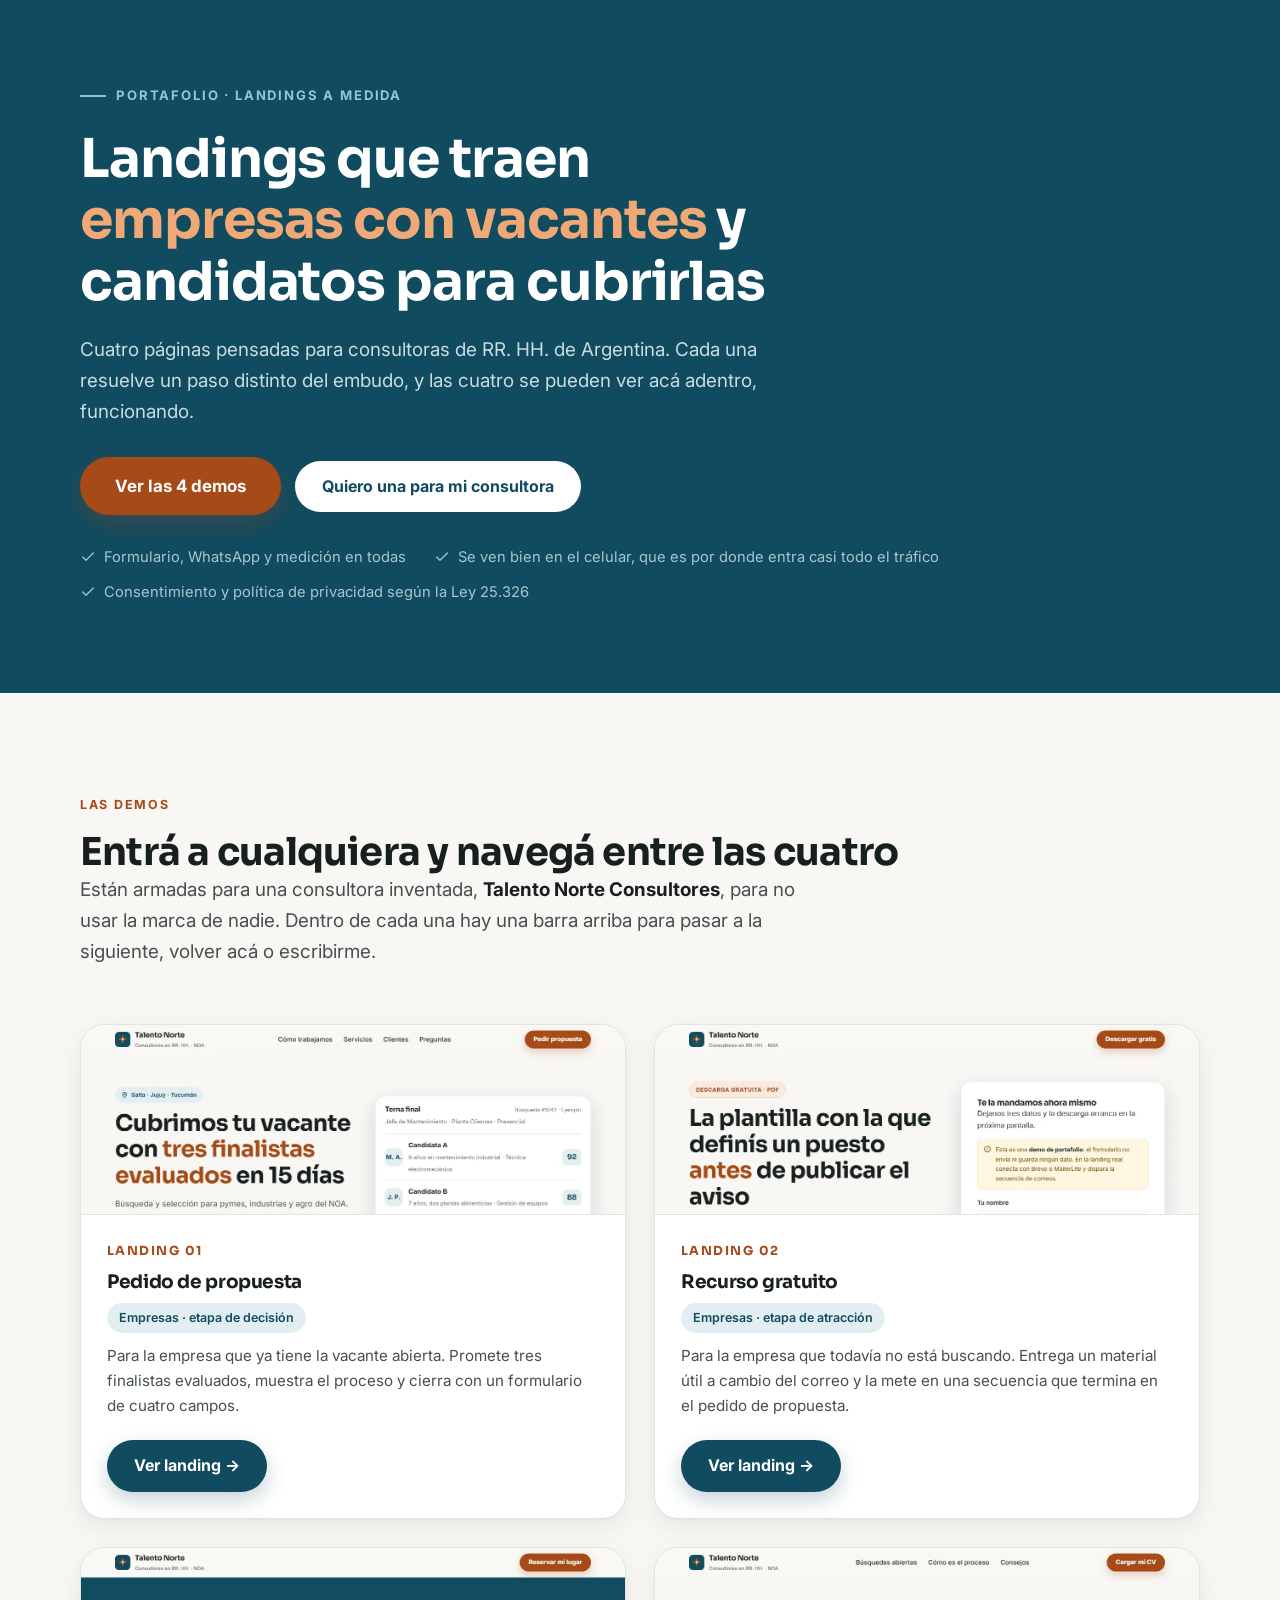
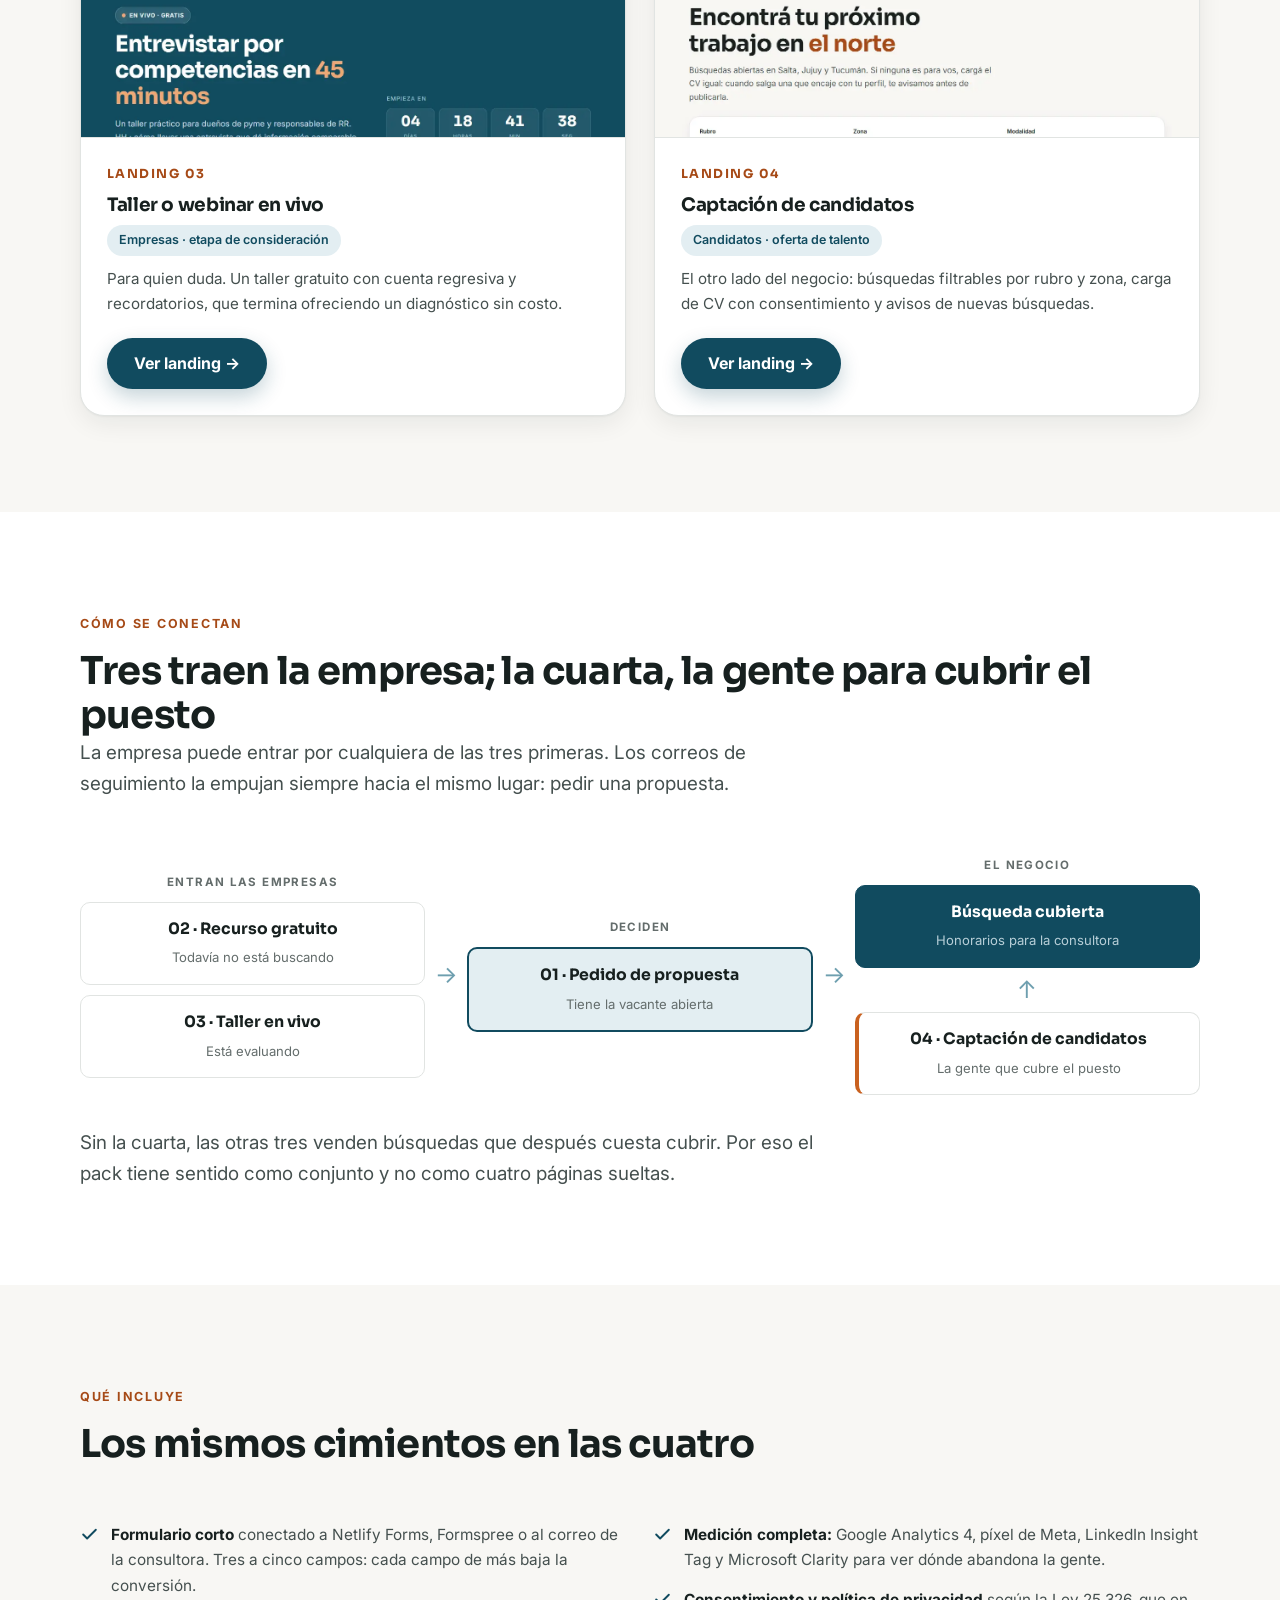
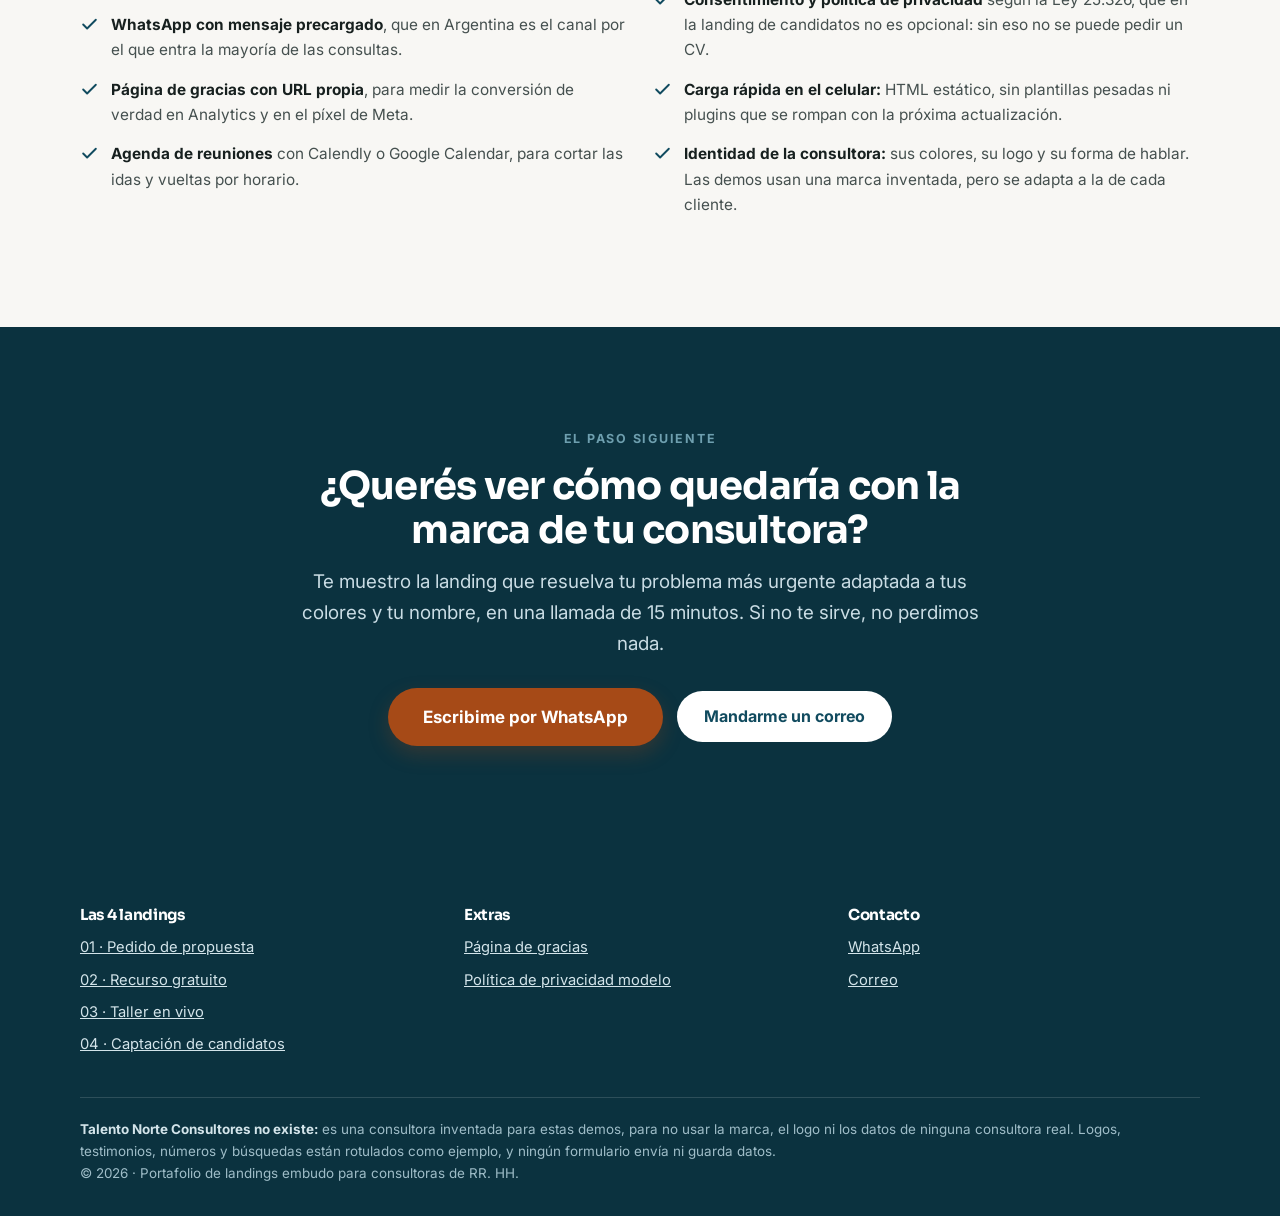
==== index.html @ 6634b4cb "Landing 4 y la galeria: el portafolio ya se puede recorrer entero La cuarta mira al otro publico y e" ====
<!DOCTYPE html>
<html lang="es-AR">
<head>
<meta charset="utf-8">
<meta name="viewport" content="width=device-width, initial-scale=1">

<!-- ============================================================================
     GALERÍA — la portada del portafolio.
     Es lo primero que abre una consultora cuando el referidor le pasa el link:
     tiene que explicar el servicio en una línea y dejar entrar a las 4 landings.
     ============================================================================ -->

<title>Landings embudo para consultoras de RR. HH. | Portafolio</title>
<meta name="description" content="Cuatro landings que traen empresas con vacantes y candidatos para cubrirlas. Portafolio navegable con demos reales para consultoras de RR. HH. de Argentina.">
<meta name="robots" content="index, follow">
<link rel="canonical" href="https://mind-trade-profit.github.io/landings-rrhh/">

<meta property="og:type" content="website">
<meta property="og:locale" content="es_AR">
<meta property="og:title" content="Landings embudo para consultoras de RR. HH.">
<meta property="og:description" content="Cuatro landings que traen empresas con vacantes y candidatos para cubrirlas. Mirá las demos navegables.">
<meta property="og:url" content="https://mind-trade-profit.github.io/landings-rrhh/">

<link rel="icon" href="data:image/svg+xml,%3Csvg xmlns='http://www.w3.org/2000/svg' viewBox='0 0 40 40'%3E%3Crect width='40' height='40' rx='10' fill='%23114B5F'/%3E%3Cpath d='M20 7 23 16 32 19 23 22 20 31 17 22 8 19 17 16Z' fill='%23C9611F'/%3E%3C/svg%3E">

<script>document.documentElement.className += ' js';</script>

<link rel="preconnect" href="https://fonts.googleapis.com">
<link rel="preconnect" href="https://fonts.gstatic.com" crossorigin>
<link href="https://fonts.googleapis.com/css2?family=Sora:wght@600;700&family=Inter:wght@400;500;600;700&display=swap" rel="stylesheet">

<link rel="stylesheet" href="assets/css/base.css">

<!-- ⚠️ TU CONTACTO — cambiar acá y en assets/js/nav.js -->
<script>
const CONFIG = {
  whatsapp:        '5491100000000',
  mensajeWhatsApp: 'Hola Julián! Vi el portafolio de landings para consultoras de RR. HH. y quiero una para mi consultora.',
  email:           'informes.habitad@gmail.com',
  telefono:        '+5491100000000'
};
</script>

<style>
/* --- 1. PORTADA ---------------------------------------------------------- */
.tope{
  background:var(--brand); color:#EAF2F5;
  padding:clamp(44px,6vw,92px) 0 clamp(52px,7vw,100px);
}
.tope h1{ color:#fff; max-width:19ch; margin-bottom:20px; }
.tope h1 em{ font-style:normal; color:#F0A876; }
.tope .lead{ color:#C9DCE4; max-width:58ch; margin-bottom:30px; }
.firma{
  display:inline-flex; align-items:center; gap:10px; margin-bottom:22px;
  font-size:.82rem; font-weight:700; letter-spacing:.14em; text-transform:uppercase;
  color:#8FC7DA;
}
.firma::before{ content:''; width:26px; height:2px; background:#8FC7DA; }
.tope-datos{ display:flex; flex-wrap:wrap; gap:10px 28px; margin-top:30px; font-size:.92rem; color:#A8C6D1; }
.tope-datos span{ display:inline-flex; align-items:center; gap:8px; }
.tope-datos svg{ width:16px; height:16px; color:#8FC7DA; }

/* --- 2. TARJETAS DE LAS LANDINGS ----------------------------------------- */
.tarjetas{ display:grid; gap:clamp(18px,2.4vw,28px); grid-template-columns:1fr; }
@media (min-width:700px){ .tarjetas{ grid-template-columns:1fr 1fr; } }

.demo{
  background:var(--surface); border:1px solid var(--line); border-radius:var(--radius-lg);
  overflow:hidden; display:flex; flex-direction:column;
  box-shadow:var(--shadow); transition:transform .2s ease, box-shadow .2s ease, border-color .2s ease;
}
.demo:hover{ transform:translateY(-4px); box-shadow:var(--shadow-lg); border-color:var(--brand-300); }

/* Miniatura: la captura real de la landing, en WebP.
   Se regenera con `node herramientas/miniaturas.mjs` cada vez que cambia un
   diseño, así ninguna tarjeta muestra una versión vieja. */
.mini{
  display:block; height:190px; background:var(--surface-alt);
  border-bottom:1px solid var(--line); overflow:hidden;
}
.mini img{
  width:100%; height:100%; object-fit:cover; object-position:top center;
  transition:transform .4s ease;
}
.demo:hover .mini img{ transform:scale(1.03); }

.demo .cuerpo{ padding:clamp(20px,2.4vw,26px); display:flex; flex-direction:column; flex:1; gap:10px; }
.demo .numero{
  font-family:var(--font-title); font-size:.78rem; font-weight:700; letter-spacing:.12em;
  text-transform:uppercase; color:var(--accent);
}
.demo h3{ font-size:1.16rem; }
.demo p{ color:var(--ink-soft); font-size:.95rem; margin:0; }
.demo .publico{
  display:inline-flex; align-items:center; gap:7px; align-self:flex-start;
  background:var(--brand-100); color:var(--brand); border-radius:999px;
  padding:5px 12px; font-size:.78rem; font-weight:600;
}
.demo .btn{ margin-top:12px; align-self:flex-start; }

/* --- 3. CÓMO SE CONECTAN (el embudo) ------------------------------------- */
.embudo{
  display:flex; flex-direction:column; gap:14px; align-items:stretch;
}
@media (min-width:920px){ .embudo{ flex-direction:row; align-items:center; gap:10px; } }
.carril{ display:flex; flex-direction:column; gap:10px; flex:1; }
.etapa{
  font-size:.72rem; font-weight:700; letter-spacing:.12em; text-transform:uppercase;
  color:var(--ink-faint); text-align:center;
}
.nodo{
  background:var(--surface); border:1px solid var(--line); border-radius:var(--radius-sm);
  padding:14px 16px; text-align:center; font-size:.92rem;
}
.nodo b{ display:block; font-family:var(--font-title); font-size:.98rem; margin-bottom:3px; }
.nodo small{ color:var(--ink-faint); font-size:.82rem; }
.nodo.principal{ border-color:var(--brand); border-width:2px; background:var(--brand-100); }
.nodo.resultado{ background:var(--brand); border-color:var(--brand); color:#fff; }
.nodo.resultado small{ color:#B8CFD8; }
.nodo.talento{ border-left:4px solid var(--accent-soft); }
.flecha{
  align-self:center; color:var(--brand-300); font-size:1.5rem; line-height:1;
  transform:rotate(90deg);
}
@media (min-width:920px){ .flecha{ transform:none; } }
.flecha.sube{ transform:none; }

/* --- 4. QUÉ INCLUYE ------------------------------------------------------ */
.incluye-grilla li{
  display:flex; gap:12px; align-items:flex-start; font-size:.96rem; color:var(--ink-soft);
  margin-bottom:14px;
}
.incluye-grilla svg{ width:19px; height:19px; flex:none; margin-top:3px; color:var(--brand); }
.incluye-grilla b{ color:var(--ink); }

/* --- 5. CIERRE ----------------------------------------------------------- */
.cierre-porta{ background:var(--brand-700); }
</style>
</head>

<body data-barra="no">
<a class="salto-contenido" href="#demos">Saltar a las demos</a>

<!-- ============================================================================
     1. PORTADA
     ============================================================================ -->
<header class="tope">
  <div class="wrap">
    <span class="firma">Portafolio · Landings a medida</span>
    <h1>Landings que traen <em>empresas con vacantes</em> y candidatos para cubrirlas</h1>
    <p class="lead">Cuatro páginas pensadas para consultoras de RR. HH. de Argentina. Cada una
      resuelve un paso distinto del embudo, y las cuatro se pueden ver acá adentro, funcionando.</p>

    <div class="acciones">
      <a class="btn btn-primario btn-grande" href="#demos">Ver las 4 demos</a>
      <a class="btn btn-claro" data-wa href="#">Quiero una para mi consultora</a>
    </div>

    <div class="tope-datos">
      <span>
        <svg viewBox="0 0 24 24" fill="none" stroke="currentColor" stroke-width="2" stroke-linecap="round" stroke-linejoin="round" aria-hidden="true"><path d="M20 6 9 17l-5-5"/></svg>
        Formulario, WhatsApp y medición en todas
      </span>
      <span>
        <svg viewBox="0 0 24 24" fill="none" stroke="currentColor" stroke-width="2" stroke-linecap="round" stroke-linejoin="round" aria-hidden="true"><path d="M20 6 9 17l-5-5"/></svg>
        Se ven bien en el celular, que es por donde entra casi todo el tráfico
      </span>
      <span>
        <svg viewBox="0 0 24 24" fill="none" stroke="currentColor" stroke-width="2" stroke-linecap="round" stroke-linejoin="round" aria-hidden="true"><path d="M20 6 9 17l-5-5"/></svg>
        Consentimiento y política de privacidad según la Ley 25.326
      </span>
    </div>
  </div>
</header>

<main>

<!-- ============================================================================
     2. LAS 4 DEMOS
     ============================================================================ -->
<section class="seccion" id="demos">
  <div class="wrap">
    <div class="encabezado-seccion">
      <span class="eyebrow">Las demos</span>
      <h2>Entrá a cualquiera y navegá entre las cuatro</h2>
      <p class="lead">Están armadas para una consultora inventada, <strong>Talento Norte
        Consultores</strong>, para no usar la marca de nadie. Dentro de cada una hay una barra
        arriba para pasar a la siguiente, volver acá o escribirme.</p>
    </div>

    <div class="tarjetas">

      <!-- LANDING 1 -->
      <article class="demo">
        <a class="mini" href="landings/01-pedido-propuesta/" tabindex="-1" aria-hidden="true">
          <img src="assets/img/captura-01.webp" alt="" aria-hidden="true" width="1280" height="760" loading="lazy" decoding="async">
        </a>
        <div class="cuerpo">
          <span class="numero">Landing 01</span>
          <h3>Pedido de propuesta</h3>
          <span class="publico">Empresas · etapa de decisión</span>
          <p>Para la empresa que ya tiene la vacante abierta. Promete tres finalistas evaluados,
            muestra el proceso y cierra con un formulario de cuatro campos.</p>
          <a class="btn btn-marca" href="landings/01-pedido-propuesta/">Ver landing →</a>
        </div>
      </article>

      <!-- LANDING 2 -->
      <article class="demo">
        <a class="mini" href="landings/02-recurso-gratuito/" tabindex="-1" aria-hidden="true">
          <img src="assets/img/captura-02.webp" alt="" aria-hidden="true" width="1280" height="760" loading="lazy" decoding="async">
        </a>
        <div class="cuerpo">
          <span class="numero">Landing 02</span>
          <h3>Recurso gratuito</h3>
          <span class="publico">Empresas · etapa de atracción</span>
          <p>Para la empresa que todavía no está buscando. Entrega un material útil a cambio del
            correo y la mete en una secuencia que termina en el pedido de propuesta.</p>
          <a class="btn btn-marca" href="landings/02-recurso-gratuito/">Ver landing →</a>
        </div>
      </article>

      <!-- LANDING 3 -->
      <article class="demo">
        <a class="mini" href="landings/03-taller-webinar/" tabindex="-1" aria-hidden="true">
          <img src="assets/img/captura-03.webp" alt="" aria-hidden="true" width="1280" height="760" loading="lazy" decoding="async">
        </a>
        <div class="cuerpo">
          <span class="numero">Landing 03</span>
          <h3>Taller o webinar en vivo</h3>
          <span class="publico">Empresas · etapa de consideración</span>
          <p>Para quien duda. Un taller gratuito con cuenta regresiva y recordatorios, que termina
            ofreciendo un diagnóstico sin costo.</p>
          <a class="btn btn-marca" href="landings/03-taller-webinar/">Ver landing →</a>
        </div>
      </article>

      <!-- LANDING 4 -->
      <article class="demo">
        <a class="mini" href="landings/04-candidatos/" tabindex="-1" aria-hidden="true">
          <img src="assets/img/captura-04.webp" alt="" aria-hidden="true" width="1280" height="760" loading="lazy" decoding="async">
        </a>
        <div class="cuerpo">
          <span class="numero">Landing 04</span>
          <h3>Captación de candidatos</h3>
          <span class="publico">Candidatos · oferta de talento</span>
          <p>El otro lado del negocio: búsquedas filtrables por rubro y zona, carga de CV con
            consentimiento y avisos de nuevas búsquedas.</p>
          <a class="btn btn-marca" href="landings/04-candidatos/">Ver landing →</a>
        </div>
      </article>

    </div>
  </div>
</section>

<!-- ============================================================================
     3. CÓMO SE CONECTAN LAS 4
     ============================================================================ -->
<section class="seccion seccion-clara">
  <div class="wrap">
    <div class="encabezado-seccion">
      <span class="eyebrow">Cómo se conectan</span>
      <h2>Tres traen la empresa; la cuarta, la gente para cubrir el puesto</h2>
      <p class="lead">La empresa puede entrar por cualquiera de las tres primeras. Los correos de
        seguimiento la empujan siempre hacia el mismo lugar: pedir una propuesta.</p>
    </div>

    <div class="embudo">
      <div class="carril">
        <span class="etapa">Entran las empresas</span>
        <a class="nodo" href="landings/02-recurso-gratuito/">
          <b>02 · Recurso gratuito</b>
          <small>Todavía no está buscando</small>
        </a>
        <a class="nodo" href="landings/03-taller-webinar/">
          <b>03 · Taller en vivo</b>
          <small>Está evaluando</small>
        </a>
      </div>

      <span class="flecha" aria-hidden="true">→</span>

      <div class="carril">
        <span class="etapa">Deciden</span>
        <a class="nodo principal" href="landings/01-pedido-propuesta/">
          <b>01 · Pedido de propuesta</b>
          <small>Tiene la vacante abierta</small>
        </a>
      </div>

      <span class="flecha" aria-hidden="true">→</span>

      <div class="carril">
        <span class="etapa">El negocio</span>
        <div class="nodo resultado">
          <b>Búsqueda cubierta</b>
          <small>Honorarios para la consultora</small>
        </div>
        <span class="flecha sube" aria-hidden="true">↑</span>
        <a class="nodo talento" href="landings/04-candidatos/">
          <b>04 · Captación de candidatos</b>
          <small>La gente que cubre el puesto</small>
        </a>
      </div>
    </div>

    <p class="lead" style="margin-top:32px">Sin la cuarta, las otras tres venden búsquedas que
      después cuesta cubrir. Por eso el pack tiene sentido como conjunto y no como cuatro páginas
      sueltas.</p>
  </div>
</section>

<!-- ============================================================================
     4. QUÉ INCLUYE CADA LANDING
     ============================================================================ -->
<section class="seccion">
  <div class="wrap">
    <div class="encabezado-seccion">
      <span class="eyebrow">Qué incluye</span>
      <h2>Los mismos cimientos en las cuatro</h2>
    </div>

    <div class="grilla grilla-2">
      <ul class="incluye-grilla">
        <li>
          <svg viewBox="0 0 24 24" fill="none" stroke="currentColor" stroke-width="2.4" stroke-linecap="round" stroke-linejoin="round" aria-hidden="true"><path d="M20 6 9 17l-5-5"/></svg>
          <span><b>Formulario corto</b> conectado a Netlify Forms, Formspree o al correo de la
            consultora. Tres a cinco campos: cada campo de más baja la conversión.</span>
        </li>
        <li>
          <svg viewBox="0 0 24 24" fill="none" stroke="currentColor" stroke-width="2.4" stroke-linecap="round" stroke-linejoin="round" aria-hidden="true"><path d="M20 6 9 17l-5-5"/></svg>
          <span><b>WhatsApp con mensaje precargado</b>, que en Argentina es el canal por el que
            entra la mayoría de las consultas.</span>
        </li>
        <li>
          <svg viewBox="0 0 24 24" fill="none" stroke="currentColor" stroke-width="2.4" stroke-linecap="round" stroke-linejoin="round" aria-hidden="true"><path d="M20 6 9 17l-5-5"/></svg>
          <span><b>Página de gracias con URL propia</b>, para medir la conversión de verdad en
            Analytics y en el píxel de Meta.</span>
        </li>
        <li>
          <svg viewBox="0 0 24 24" fill="none" stroke="currentColor" stroke-width="2.4" stroke-linecap="round" stroke-linejoin="round" aria-hidden="true"><path d="M20 6 9 17l-5-5"/></svg>
          <span><b>Agenda de reuniones</b> con Calendly o Google Calendar, para cortar las idas y
            vueltas por horario.</span>
        </li>
      </ul>
      <ul class="incluye-grilla">
        <li>
          <svg viewBox="0 0 24 24" fill="none" stroke="currentColor" stroke-width="2.4" stroke-linecap="round" stroke-linejoin="round" aria-hidden="true"><path d="M20 6 9 17l-5-5"/></svg>
          <span><b>Medición completa:</b> Google Analytics 4, píxel de Meta, LinkedIn Insight Tag
            y Microsoft Clarity para ver dónde abandona la gente.</span>
        </li>
        <li>
          <svg viewBox="0 0 24 24" fill="none" stroke="currentColor" stroke-width="2.4" stroke-linecap="round" stroke-linejoin="round" aria-hidden="true"><path d="M20 6 9 17l-5-5"/></svg>
          <span><b>Consentimiento y política de privacidad</b> según la Ley 25.326, que en la
            landing de candidatos no es opcional: sin eso no se puede pedir un CV.</span>
        </li>
        <li>
          <svg viewBox="0 0 24 24" fill="none" stroke="currentColor" stroke-width="2.4" stroke-linecap="round" stroke-linejoin="round" aria-hidden="true"><path d="M20 6 9 17l-5-5"/></svg>
          <span><b>Carga rápida en el celular:</b> HTML estático, sin plantillas pesadas ni
            plugins que se rompan con la próxima actualización.</span>
        </li>
        <li>
          <svg viewBox="0 0 24 24" fill="none" stroke="currentColor" stroke-width="2.4" stroke-linecap="round" stroke-linejoin="round" aria-hidden="true"><path d="M20 6 9 17l-5-5"/></svg>
          <span><b>Identidad de la consultora:</b> sus colores, su logo y su forma de hablar.
            Las demos usan una marca inventada, pero se adapta a la de cada cliente.</span>
        </li>
      </ul>
    </div>
  </div>
</section>

<!-- ============================================================================
     5. CIERRE
     ============================================================================ -->
<section class="seccion seccion-oscura cierre-porta centrado">
  <div class="wrap wrap-angosto">
    <span class="eyebrow">El paso siguiente</span>
    <h2>¿Querés ver cómo quedaría con la marca de tu consultora?</h2>
    <p class="lead" style="margin-inline:auto;margin-top:14px">Te muestro la landing que resuelva
      tu problema más urgente adaptada a tus colores y tu nombre, en una llamada de 15 minutos.
      Si no te sirve, no perdimos nada.</p>
    <div class="acciones acciones-centro" style="margin-top:28px">
      <a class="btn btn-primario btn-grande" data-wa href="#">Escribime por WhatsApp</a>
      <a class="btn btn-claro" data-mail href="#">Mandarme un correo</a>
    </div>
  </div>
</section>

</main>

<footer class="pie">
  <div class="wrap">
    <div class="grilla grilla-3">
      <div>
        <h4>Las 4 landings</h4>
        <ul>
          <li><a href="landings/01-pedido-propuesta/">01 · Pedido de propuesta</a></li>
          <li><a href="landings/02-recurso-gratuito/">02 · Recurso gratuito</a></li>
          <li><a href="landings/03-taller-webinar/">03 · Taller en vivo</a></li>
          <li><a href="landings/04-candidatos/">04 · Captación de candidatos</a></li>
        </ul>
      </div>
      <div>
        <h4>Extras</h4>
        <ul>
          <li><a href="landings/02-recurso-gratuito/gracias.html">Página de gracias</a></li>
          <li><a href="legal/politica-privacidad.html">Política de privacidad modelo</a></li>
        </ul>
      </div>
      <div>
        <h4>Contacto</h4>
        <ul>
          <li><a data-wa href="#">WhatsApp</a></li>
          <li><a data-mail href="#">Correo</a></li>
        </ul>
      </div>
    </div>

    <p class="legal">
      <strong style="color:#D3E4EA">Talento Norte Consultores no existe:</strong> es una consultora
      inventada para estas demos, para no usar la marca, el logo ni los datos de ninguna consultora
      real. Logos, testimonios, números y búsquedas están rotulados como ejemplo, y ningún
      formulario envía ni guarda datos.
      <br>© <span data-anio>2026</span> · Portafolio de landings embudo para consultoras de RR. HH.
    </p>
  </div>
</footer>

<script src="assets/js/demo.js" defer></script>
</body>
</html>
---- assets/css/base.css ----
/* ============================================================================
   base.css — Cimientos compartidos por las 4 landings del portafolio.
   ---------------------------------------------------------------------------
   Cada landing agrega SU propio CSS en un <style> dentro del archivo.
   Acá vive lo que no cambia: variables de marca, tipografía, botones,
   tarjetas, formularios y la barra del portafolio que inyecta nav.js.

   Para adaptar una landing a un cliente real: copiar el bloque 1 dentro del
   <style> de la landing y pisar los colores. No hace falta tocar nada más.
   ============================================================================ */

/* ============================================================================
   1. VARIABLES — La marca de la consultora se cambia acá y en ningún otro lado.
      Marca de la demo: Talento Norte Consultores (consultora FICTICIA).
      Los contrastes anotados están medidos sobre --bg (#F8F7F4).
   ============================================================================ */
:root{
  --brand:       #114B5F;   /* petróleo: color principal, fondos y botones    */
  --brand-700:   #0B323F;   /* variante oscura: hover y secciones oscuras     */
  --brand-300:   #6E9FAF;   /* variante clara para detalles sobre oscuro      */
  --brand-100:   #E3EEF2;   /* fondo suave de bloques y chips                 */

  --accent:      #A64A17;   /* terracota del norte: rótulos. 5.4:1 sobre --bg */
  --accent-soft: #C9611F;   /* misma familia, sólo para rellenos y bordes     */
  --accent-100:  #FBEAE0;

  --wa:          #25D366;   /* verde oficial de WhatsApp: no cambiarlo        */
  --wa-dark:     #1DA851;

  --bg:          #F8F7F4;   /* fondo general, blanco cálido neutro            */
  --surface:     #FFFFFF;
  --surface-alt: #EEF1F0;
  --ink:         #17201F;   /* texto principal                                */
  --ink-soft:    #45504F;   /* texto secundario. 8.4:1 sobre --bg             */
  --ink-faint:   #646D6C;   /* texto auxiliar. 4.9:1 sobre --bg (WCAG AA)     */
  --line:        #E1E4E2;

  --ok:          #146C43;
  --warn:        #8A5A00;

  --font-title: 'Sora', -apple-system, BlinkMacSystemFont, 'Segoe UI', Roboto, Helvetica, Arial, sans-serif;
  --font-body:  'Inter', -apple-system, BlinkMacSystemFont, 'Segoe UI', Roboto, Helvetica, Arial, sans-serif;

  --radius:    16px;
  --radius-sm: 10px;
  --radius-lg: 24px;
  --shadow:    0 1px 2px rgba(17,32,31,.04), 0 8px 24px rgba(17,32,31,.07);
  --shadow-lg: 0 18px 50px rgba(17,32,31,.15);
  --wrap:      1160px;

  --barra-h:  56px;   /* barra del portafolio (nav.js)                        */
  --cta-h:    68px;   /* barra fija de contacto en celular                    */
  --top-fijo: 0px;    /* cuánto baja el encabezado pegajoso de cada landing   */

  color-scheme: light;   /* las landings son claras a propósito: el navegador
                            no debe oscurecerlas y romper la identidad        */
}

/* ============================================================================
   2. BASE
   ============================================================================ */
*,*::before,*::after{ box-sizing:border-box; }
html{ -webkit-text-size-adjust:100%; scroll-behavior:smooth; scroll-padding-top:calc(var(--top-fijo) + 16px); }
body{
  margin:0; background:var(--bg); color:var(--ink);
  font-family:var(--font-body); font-size:17px; line-height:1.65;
  -webkit-font-smoothing:antialiased;
  overflow-x:hidden;
}
img,svg{ max-width:100%; height:auto; display:block; }
a{ color:inherit; text-decoration:none; }
button{ font:inherit; color:inherit; }
ul,ol{ margin:0; padding:0; list-style:none; }

h1,h2,h3,h4{ font-family:var(--font-title); font-weight:700; line-height:1.15; letter-spacing:-.02em; margin:0; }
h1{ font-size:clamp(2rem, 5.2vw, 3.35rem); }
h2{ font-size:clamp(1.6rem, 3.4vw, 2.4rem); }
h3{ font-size:1.2rem; }
h4{ font-size:1.02rem; }
p{ margin:0 0 1.1em; }
p:last-child{ margin-bottom:0; }
strong{ font-weight:700; color:var(--ink); }

.wrap{ width:100%; max-width:var(--wrap); margin-inline:auto; padding-inline:20px; }
.wrap-angosto{ max-width:760px; }
.seccion{ padding:clamp(52px, 7.5vw, 100px) 0; }
.seccion-clara{ background:var(--surface); }
.seccion-alt{ background:var(--surface-alt); }
.seccion-oscura{ background:var(--brand); color:#EAF2F5; }
.seccion-oscura h2,.seccion-oscura h3{ color:#fff; }
.seccion-oscura .lead{ color:#C9DCE4; }

.eyebrow{
  display:inline-block; font-size:.78rem; font-weight:700; letter-spacing:.14em;
  text-transform:uppercase; color:var(--accent); margin:0 0 14px;
}
.seccion-oscura .eyebrow{ color:var(--brand-300); }
.lead{ font-size:clamp(1.02rem, 1.7vw, 1.18rem); color:var(--ink-soft); max-width:62ch; }
.centrado{ text-align:center; }
.centrado .lead{ margin-inline:auto; }
.encabezado-seccion{ margin-bottom:clamp(32px, 4.5vw, 56px); }

/* Aparición suave al entrar en pantalla. Sin JS, todo se ve igual (ver .js) */
.reveal{ opacity:1; transform:none; }
.js .reveal{ opacity:0; transform:translateY(18px); transition:opacity .6s ease, transform .6s ease; }
.js .reveal.is-visible{ opacity:1; transform:none; }

/* ============================================================================
   3. BOTONES
   ============================================================================ */
.btn{
  display:inline-flex; align-items:center; justify-content:center; gap:9px;
  padding:15px 26px; border-radius:999px; border:1.5px solid transparent;
  font-family:var(--font-body); font-size:1rem; font-weight:700; line-height:1.2;
  cursor:pointer; text-align:center; transition:transform .15s ease, background .2s ease, box-shadow .2s ease;
}
.btn:hover{ transform:translateY(-2px); }
.btn:active{ transform:translateY(0); }
.btn-primario{ background:var(--accent); color:#fff; box-shadow:0 8px 20px rgba(166,74,23,.26); }
.btn-primario:hover{ background:#8F3F13; }
.btn-marca{ background:var(--brand); color:#fff; box-shadow:0 8px 20px rgba(17,75,95,.24); }
.btn-marca:hover{ background:var(--brand-700); }
.btn-secundario{ background:transparent; color:var(--brand); border-color:var(--brand); }
.btn-secundario:hover{ background:var(--brand-100); }
.btn-claro{ background:#fff; color:var(--brand); }
.btn-claro:hover{ background:#EAF2F5; }
.btn-wa{ background:var(--wa-dark); color:#fff; }
.btn-wa:hover{ background:#17853F; }
.btn-ancho{ width:100%; }
.btn-grande{ padding:18px 34px; font-size:1.06rem; }
.bajo-btn{ font-size:.88rem; color:var(--ink-faint); margin:14px 0 0; }
.seccion-oscura .bajo-btn{ color:#B8CFD8; }
.acciones{ display:flex; flex-wrap:wrap; gap:14px; align-items:center; }
.acciones-centro{ justify-content:center; }

/* ============================================================================
   4. TARJETAS Y GRILLAS
   ============================================================================ */
.grilla{ display:grid; gap:clamp(16px, 2.2vw, 26px); }
.grilla-2{ grid-template-columns:repeat(auto-fit, minmax(300px, 1fr)); }
.grilla-3{ grid-template-columns:repeat(auto-fit, minmax(270px, 1fr)); }
.grilla-4{ grid-template-columns:repeat(auto-fit, minmax(220px, 1fr)); }

.tarjeta{
  background:var(--surface); border:1px solid var(--line); border-radius:var(--radius);
  padding:clamp(22px, 2.6vw, 30px); box-shadow:var(--shadow);
}
.tarjeta h3{ margin-bottom:10px; }
.tarjeta p{ color:var(--ink-soft); font-size:.98rem; }
.tarjeta-destacada{ border-color:var(--brand); border-width:2px; }
.icono{
  width:46px; height:46px; border-radius:12px; background:var(--brand-100);
  display:grid; place-items:center; margin-bottom:16px; color:var(--brand);
}
.icono svg{ width:24px; height:24px; }

/* Lista con tilde */
.lista-tilde li{
  position:relative; padding-left:32px; margin-bottom:12px; color:var(--ink-soft);
}
.lista-tilde li::before{
  content:''; position:absolute; left:0; top:.42em; width:19px; height:19px;
  border-radius:50%; background:var(--brand-100) url("data:image/svg+xml,%3Csvg xmlns='http://www.w3.org/2000/svg' viewBox='0 0 24 24' fill='none' stroke='%23114B5F' stroke-width='3.4' stroke-linecap='round' stroke-linejoin='round'%3E%3Cpath d='M20 6 9 17l-5-5'/%3E%3C/svg%3E") center/12px no-repeat;
}
.seccion-oscura .lista-tilde li{ color:#D3E4EA; }

/* ============================================================================
   5. PASOS NUMERADOS — el proceso de la consultora
   ============================================================================ */
.pasos{ counter-reset:paso; display:grid; gap:clamp(16px,2vw,24px); grid-template-columns:repeat(auto-fit,minmax(230px,1fr)); }
.paso{ position:relative; padding-top:52px; }
.paso::before{
  counter-increment:paso; content:counter(paso,decimal-leading-zero);
  position:absolute; top:0; left:0;
  font-family:var(--font-title); font-size:1.15rem; font-weight:700; color:#fff;
  width:38px; height:38px; border-radius:11px; background:var(--brand);
  display:grid; place-items:center;
}
.paso h3{ font-size:1.06rem; margin-bottom:8px; }
.paso p{ color:var(--ink-soft); font-size:.96rem; margin:0; }

/* ============================================================================
   6. PRUEBA SOCIAL — con el rótulo "ejemplo" obligatorio en la demo
   ============================================================================ */
.metricas{ display:grid; gap:clamp(16px,2.4vw,28px); grid-template-columns:repeat(auto-fit,minmax(170px,1fr)); }
.metrica{ text-align:center; }
.metrica b{ display:block; font-family:var(--font-title); font-size:clamp(1.9rem,4vw,2.7rem); line-height:1.05; color:var(--brand); }
.seccion-oscura .metrica b{ color:#fff; }
.metrica span{ font-size:.92rem; color:var(--ink-faint); }
.seccion-oscura .metrica span{ color:#B8CFD8; }

.logos{ display:flex; flex-wrap:wrap; gap:14px 30px; align-items:center; justify-content:center; }
.logo-ej{
  font-family:var(--font-title); font-weight:700; font-size:1.02rem; letter-spacing:-.01em;
  color:var(--ink-faint); padding:10px 18px; border:1px solid var(--line);
  border-radius:var(--radius-sm); background:var(--surface);
}

.testimonio{
  background:var(--surface); border:1px solid var(--line); border-left:4px solid var(--accent-soft);
  border-radius:var(--radius); padding:clamp(22px,2.6vw,28px);
}
.testimonio blockquote{ margin:0 0 16px; font-size:1.04rem; color:var(--ink); }
.testimonio footer{ display:flex; align-items:center; gap:12px; font-size:.9rem; color:var(--ink-faint); }
.testimonio .inicial{
  width:38px; height:38px; border-radius:50%; background:var(--brand-100); color:var(--brand);
  display:grid; place-items:center; font-weight:700; flex:none;
}

/* Rótulo que deja en claro que el dato es inventado. Obligatorio en la demo. */
.rotulo-ejemplo{
  display:inline-block; font-size:.68rem; font-weight:700; letter-spacing:.1em;
  text-transform:uppercase; color:var(--warn); background:#FFF6E0;
  border:1px solid #F0DCA8; border-radius:6px; padding:2px 7px; vertical-align:middle;
}

/* ============================================================================
   7. FORMULARIOS
   ============================================================================ */
.caja-form{
  background:var(--surface); border:1px solid var(--line); border-radius:var(--radius-lg);
  padding:clamp(24px,3vw,38px); box-shadow:var(--shadow-lg);
  /* La caja es blanca aunque esté apoyada sobre una sección oscura: sin esto,
     los títulos de adentro heredan el color claro y quedan ilegibles. */
  color:var(--ink);
}
/* .seccion-oscura h3 pinta los títulos de blanco. Dentro de la caja blanca
   hay que ganarle: mismo peso de selector, pero declarado después. */
.caja-form h1,.caja-form h2,.caja-form h3,.caja-form h4{ color:var(--ink); }
.campos{ display:grid; gap:16px; }
.campos-2{ grid-template-columns:repeat(auto-fit,minmax(200px,1fr)); }
.campo{ display:block; }
.campo > span{ display:block; font-size:.9rem; font-weight:600; margin-bottom:6px; color:var(--ink); }
.campo .opcional{ font-weight:400; color:var(--ink-faint); }
.campo input,.campo select,.campo textarea{
  width:100%; padding:13px 15px; font:inherit; font-size:1rem; color:var(--ink);
  background:var(--surface); border:1.5px solid var(--line); border-radius:var(--radius-sm);
  transition:border-color .16s ease, box-shadow .16s ease;
}
.campo input:focus,.campo select:focus,.campo textarea:focus{
  outline:none; border-color:var(--brand); box-shadow:0 0 0 3px rgba(17,75,95,.14);
}
.campo textarea{ min-height:108px; resize:vertical; }
/* El gris por defecto de los navegadores no llega a 4.5:1 sobre blanco */
.campo ::placeholder{ color:#6F7776; opacity:1; }
.campo input[type="file"]{ padding:11px 13px; background:var(--surface-alt); cursor:pointer; }

.consentimiento{
  display:flex; gap:11px; align-items:flex-start;
  font-size:.9rem; color:var(--ink-soft); line-height:1.5;
}
.consentimiento input{ width:19px; height:19px; margin:3px 0 0; flex:none; accent-color:var(--brand); }
.consentimiento a{ color:var(--brand); text-decoration:underline; }

/* Aviso fijo de demo: los formularios del portafolio NO envían datos */
.aviso-demo{
  display:flex; gap:10px; align-items:flex-start;
  background:#FFF6E0; border:1px solid #F0DCA8; border-radius:var(--radius-sm);
  padding:12px 14px; font-size:.86rem; color:#6B4700; margin-bottom:20px;
}
.aviso-demo svg{ width:18px; height:18px; flex:none; margin-top:1px; }

/* Mensaje que reemplaza al envío real */
.form-ok{
  display:none; margin-top:18px; padding:16px 18px; border-radius:var(--radius-sm);
  background:#E8F5EE; border:1px solid #BFE3CE; color:#0F5132; font-size:.94rem;
}
.form-ok.is-visible{ display:block; }
.form-ok b{ color:#0F5132; }

/* ============================================================================
   8. PREGUNTAS FRECUENTES
   ============================================================================ */
.faq{ display:grid; gap:12px; }
.faq details{
  background:var(--surface); border:1px solid var(--line); border-radius:var(--radius-sm);
  padding:0 20px; transition:border-color .2s ease;
}
.faq details[open]{ border-color:var(--brand-300); }
.faq summary{
  cursor:pointer; list-style:none; padding:18px 34px 18px 0; position:relative;
  font-weight:600; font-size:1.02rem;
}
.faq summary::-webkit-details-marker{ display:none; }
.faq summary::after{
  content:''; position:absolute; right:0; top:22px; width:14px; height:14px;
  background:url("data:image/svg+xml,%3Csvg xmlns='http://www.w3.org/2000/svg' viewBox='0 0 24 24' fill='none' stroke='%23114B5F' stroke-width='3' stroke-linecap='round'%3E%3Cpath d='m6 9 6 6 6-6'/%3E%3C/svg%3E") center/contain no-repeat;
  transition:transform .2s ease;
}
.faq details[open] summary::after{ transform:rotate(180deg); }
.faq .respuesta{ padding:0 0 20px; color:var(--ink-soft); font-size:.98rem; }

/* ============================================================================
   9. ENCABEZADO DE LA LANDING Y PIE
   ============================================================================ */
.cabecera{
  position:sticky; top:var(--top-fijo); z-index:40;
  background:rgba(248,247,244,.92); backdrop-filter:blur(10px);
  border-bottom:1px solid transparent; transition:border-color .2s ease, box-shadow .2s ease;
}
.cabecera.is-stuck{ border-bottom-color:var(--line); box-shadow:0 2px 14px rgba(17,32,31,.06); }
.cabecera .wrap{ display:flex; align-items:center; justify-content:space-between; gap:16px; min-height:68px; }
.marca{ display:flex; align-items:center; gap:11px; font-family:var(--font-title); font-weight:700; letter-spacing:-.02em; }
.marca img{ width:36px; height:36px; }
.marca small{ display:block; font-family:var(--font-body); font-weight:500; font-size:.72rem; color:var(--ink-faint); letter-spacing:0; }
.cabecera nav{ display:none; gap:26px; font-size:.95rem; font-weight:500; }
.cabecera nav a:hover{ color:var(--brand); }
.cabecera .btn{ padding:11px 20px; font-size:.92rem; }
@media (min-width:900px){ .cabecera nav{ display:flex; } }

.pie{ background:var(--brand-700); color:#B8CFD8; padding:clamp(40px,5vw,64px) 0 32px; font-size:.92rem; }
.pie a{ color:#D3E4EA; text-decoration:underline; }
.pie .grilla{ gap:32px; }
.pie h4{ color:#fff; font-size:.95rem; margin-bottom:12px; }
.pie ul li{ margin-bottom:8px; }
.pie .legal{ border-top:1px solid rgba(255,255,255,.14); margin-top:32px; padding-top:20px; font-size:.84rem; color:#9FBDC8; }

/* ============================================================================
   10. CONTACTO FLOTANTE Y BARRA FIJA EN CELULAR
   ============================================================================ */
.wa-flotante{
  position:fixed; right:18px; bottom:calc(18px + env(safe-area-inset-bottom)); z-index:60;
  width:56px; height:56px; border-radius:50%; background:var(--wa); color:#fff;
  display:grid; place-items:center; box-shadow:0 8px 24px rgba(37,211,102,.4);
  transition:transform .18s ease;
}
.wa-flotante:hover{ transform:scale(1.07); }
.wa-flotante svg{ width:30px; height:30px; }

.cta-fija{
  position:fixed; left:0; right:0; bottom:0; z-index:55;
  display:none; gap:10px; padding:10px 14px calc(10px + env(safe-area-inset-bottom));
  background:rgba(255,255,255,.96); backdrop-filter:blur(10px);
  border-top:1px solid var(--line);
}
.cta-fija .btn{ flex:1; padding:13px 14px; font-size:.95rem; }
@media (max-width:860px){
  .cta-fija{ display:flex; }
  .wa-flotante{ display:none; }
  body{ padding-bottom:var(--cta-h); }
}

/* ============================================================================
   11. BARRA DEL PORTAFOLIO — la inyecta nav.js.
       En escritorio va arriba y fija; en celular, abajo.
       Si la landing se entrega sola (sin nav.js), nada de esto se usa.
   ============================================================================ */
.barra-porta{
  position:fixed; z-index:70; left:0; right:0; top:0;
  height:var(--barra-h);
  display:flex; align-items:center; gap:10px;
  padding:0 14px; background:var(--brand-700); color:#EAF2F5;
  font-family:var(--font-body); font-size:.88rem;
  box-shadow:0 2px 16px rgba(11,50,63,.3);
}
.barra-porta a,.barra-porta button{
  display:inline-flex; align-items:center; gap:6px; padding:8px 12px;
  border:1px solid rgba(255,255,255,.22); border-radius:999px;
  background:transparent; color:#EAF2F5; font-weight:600; font-size:.86rem;
  cursor:pointer; transition:background .16s ease, border-color .16s ease;
}
.barra-porta a:hover{ background:rgba(255,255,255,.12); border-color:rgba(255,255,255,.4); }
.barra-porta a[aria-disabled="true"]{ opacity:.35; pointer-events:none; }
.barra-porta .bp-indice{ font-variant-numeric:tabular-nums; color:#A8C6D1; padding-inline:4px; }
.barra-porta .bp-titulo{
  flex:1; min-width:0; overflow:hidden; text-overflow:ellipsis; white-space:nowrap;
  font-weight:600; color:#fff;
}
.barra-porta .bp-nota{ color:#8FB0BD; font-size:.78rem; white-space:nowrap; }
.barra-porta .bp-quiero{ background:var(--accent); border-color:var(--accent); color:#fff; }
.barra-porta .bp-quiero:hover{ background:#8F3F13; border-color:#8F3F13; }

body.con-barra{ padding-top:var(--barra-h); --top-fijo:var(--barra-h); }

@media (max-width:860px){
  .barra-porta{ top:auto; bottom:0; height:auto; padding:8px 10px calc(8px + env(safe-area-inset-bottom)); }
  .barra-porta .bp-titulo,.barra-porta .bp-nota{ display:none; }
  .barra-porta a,.barra-porta button{ padding:9px 10px; }
  .barra-porta .bp-quiero{ margin-left:auto; }
  body.con-barra{ padding-top:0; --top-fijo:0px; padding-bottom:calc(var(--barra-h) + var(--cta-h)); }
  /* La barra fija de contacto de la landing se corre para no taparse con la del portafolio */
  body.con-barra .cta-fija{ bottom:var(--barra-h); }
}
@media (max-width:420px){
  .barra-porta .bp-texto{ display:none; }   /* quedan sólo las flechas */
}

/* ============================================================================
   12. ACCESIBILIDAD
   ============================================================================ */
:focus-visible{ outline:3px solid var(--accent); outline-offset:2px; border-radius:4px; }
.salto-contenido{
  position:absolute; left:-9999px; top:0; z-index:100;
  background:var(--brand); color:#fff; padding:12px 18px; border-radius:0 0 8px 0;
}
.salto-contenido:focus{ left:0; }
.solo-lectores{
  position:absolute; width:1px; height:1px; padding:0; margin:-1px;
  overflow:hidden; clip:rect(0 0 0 0); white-space:nowrap; border:0;
}
@media (prefers-reduced-motion:reduce){
  *,*::before,*::after{ animation-duration:.01ms !important; transition-duration:.01ms !important; }
  html{ scroll-behavior:auto; }
  .js .reveal{ opacity:1; transform:none; }
}
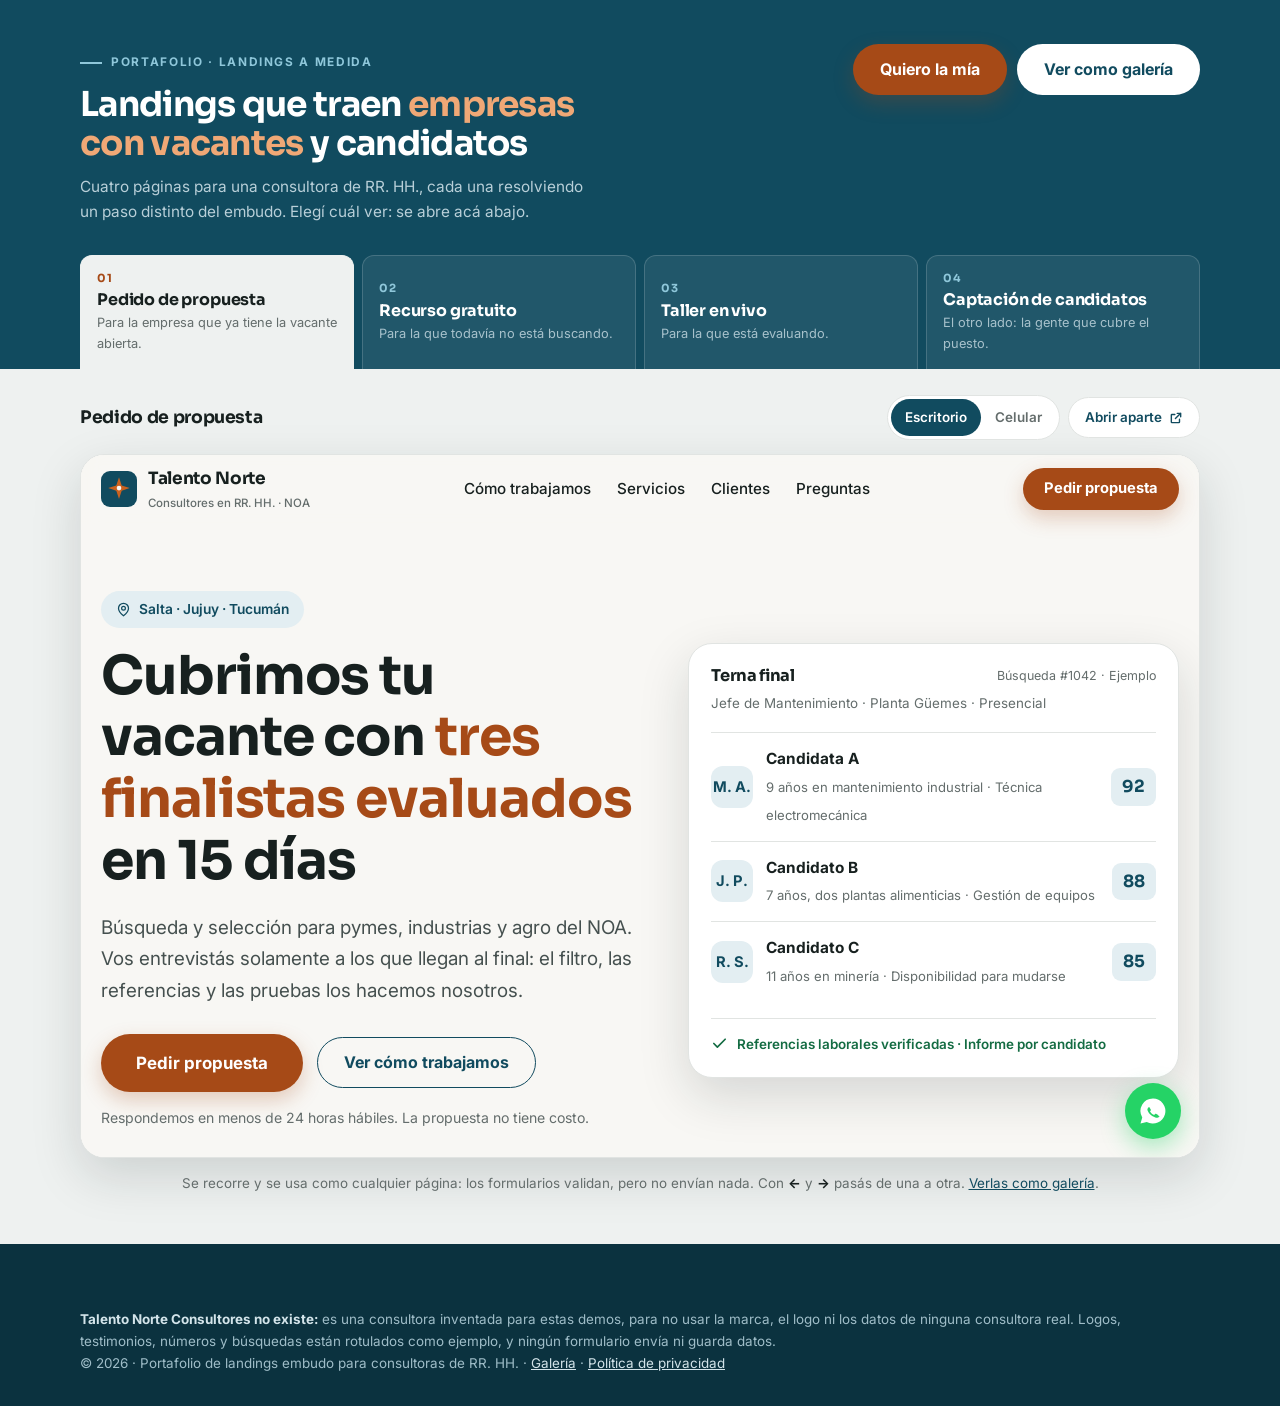
==== commit b4a819a5: "La portada deja de mandarte afuera: ahora las cuatro se ven adentro index.html pasa a ser un visor. " ====
--- a/index.html
+++ b/index.html
@@ -5,21 +5,30 @@
 <meta name="viewport" content="width=device-width, initial-scale=1">
 
 <!-- ============================================================================
-     GALERÍA — la portada del portafolio.
-     Es lo primero que abre una consultora cuando el referidor le pasa el link:
-     tiene que explicar el servicio en una línea y dejar entrar a las 4 landings.
+     VISOR — la portada del portafolio.
+     Las 4 landings adentro de la misma página: el cliente elige arriba y la ve
+     abajo, sin ir y volver. Cada una se puede abrir aparte, a pantalla
+     completa, que es como la vería un cliente real de la consultora.
+
+     En el celular no hay marco: un iframe en 390 px de ancho no muestra nada.
+     Ahí las cuatro se listan como tarjetas y cada una abre entera.
      ============================================================================ -->
 
 <title>Landings embudo para consultoras de RR. HH. | Portafolio</title>
-<meta name="description" content="Cuatro landings que traen empresas con vacantes y candidatos para cubrirlas. Portafolio navegable con demos reales para consultoras de RR. HH. de Argentina.">
+<meta name="description" content="Cuatro landings que traen empresas con vacantes y candidatos para cubrirlas. Elegí cuál ver y recorrelas sin salir de la página.">
 <meta name="robots" content="index, follow">
-<link rel="canonical" href="https://mind-trade-profit.github.io/landings-rrhh/">
+<link rel="canonical" href="https://mind-trade-profit.github.io/Landing_proyecto/">
 
 <meta property="og:type" content="website">
 <meta property="og:locale" content="es_AR">
 <meta property="og:title" content="Landings embudo para consultoras de RR. HH.">
 <meta property="og:description" content="Cuatro landings que traen empresas con vacantes y candidatos para cubrirlas. Mirá las demos navegables.">
-<meta property="og:url" content="https://mind-trade-profit.github.io/landings-rrhh/">
+<meta property="og:url" content="https://mind-trade-profit.github.io/Landing_proyecto/">
+<meta property="og:image" content="https://mind-trade-profit.github.io/Landing_proyecto/assets/img/og-galeria.png">
+<meta property="og:image:width" content="1200">
+<meta property="og:image:height" content="630">
+<meta property="og:image:alt" content="Landings que traen empresas con vacantes y candidatos">
+<meta name="twitter:card" content="summary_large_image">
 
 <link rel="icon" href="data:image/svg+xml,%3Csvg xmlns='http://www.w3.org/2000/svg' viewBox='0 0 40 40'%3E%3Crect width='40' height='40' rx='10' fill='%23114B5F'/%3E%3Cpath d='M20 7 23 16 32 19 23 22 20 31 17 22 8 19 17 16Z' fill='%23C9611F'/%3E%3C/svg%3E">
 
@@ -31,7 +40,7 @@
 
 <link rel="stylesheet" href="assets/css/base.css">
 
-<!-- ⚠️ TU CONTACTO — cambiar acá y en assets/js/nav.js -->
+<!-- ⚠️ TU CONTACTO — cambiar acá y en assets/js/nav.js (o con configurar.mjs) -->
 <script>
 const CONFIG = {
   whatsapp:        '5491100000000',
@@ -42,391 +51,234 @@
 </script>
 
 <style>
-/* --- 1. PORTADA ---------------------------------------------------------- */
-.tope{
+/* ============================================================================
+   1. ESTRUCTURA — barra arriba, landing abajo, todo en una pantalla
+   ============================================================================ */
+body{ background:var(--surface-alt); }
+
+.tapa{
   background:var(--brand); color:#EAF2F5;
-  padding:clamp(44px,6vw,92px) 0 clamp(52px,7vw,100px);
-}
-.tope h1{ color:#fff; max-width:19ch; margin-bottom:20px; }
-.tope h1 em{ font-style:normal; color:#F0A876; }
-.tope .lead{ color:#C9DCE4; max-width:58ch; margin-bottom:30px; }
+  padding:clamp(26px,3.6vw,44px) 0 0;
+}
+.tapa-alto{
+  display:flex; flex-wrap:wrap; align-items:flex-start; justify-content:space-between;
+  gap:20px; margin-bottom:clamp(20px,2.6vw,30px);
+}
+.tapa h1{
+  color:#fff; font-size:clamp(1.45rem,2.9vw,2.15rem); max-width:20ch; margin-bottom:10px;
+}
+.tapa h1 em{ font-style:normal; color:#F0A876; }
+.tapa p{ color:#B8CFD8; font-size:.96rem; max-width:52ch; margin:0; }
 .firma{
-  display:inline-flex; align-items:center; gap:10px; margin-bottom:22px;
-  font-size:.82rem; font-weight:700; letter-spacing:.14em; text-transform:uppercase;
-  color:#8FC7DA;
-}
-.firma::before{ content:''; width:26px; height:2px; background:#8FC7DA; }
-.tope-datos{ display:flex; flex-wrap:wrap; gap:10px 28px; margin-top:30px; font-size:.92rem; color:#A8C6D1; }
-.tope-datos span{ display:inline-flex; align-items:center; gap:8px; }
-.tope-datos svg{ width:16px; height:16px; color:#8FC7DA; }
-
-/* --- 2. TARJETAS DE LAS LANDINGS ----------------------------------------- */
-.tarjetas{ display:grid; gap:clamp(18px,2.4vw,28px); grid-template-columns:1fr; }
-@media (min-width:700px){ .tarjetas{ grid-template-columns:1fr 1fr; } }
-
-.demo{
+  display:inline-flex; align-items:center; gap:9px; margin-bottom:12px;
+  font-size:.74rem; font-weight:700; letter-spacing:.14em; text-transform:uppercase; color:#8FC7DA;
+}
+.firma::before{ content:''; width:22px; height:2px; background:#8FC7DA; }
+.tapa-acciones{ display:flex; flex-wrap:wrap; gap:10px; }
+
+/* ============================================================================
+   2. PESTAÑAS — el selector
+   ============================================================================ */
+.pestanas{
+  display:grid; gap:8px; grid-template-columns:repeat(auto-fit,minmax(180px,1fr));
+}
+.pestana{
+  text-align:left; cursor:pointer;
+  background:rgba(255,255,255,.07); border:1px solid rgba(255,255,255,.16);
+  border-bottom:none; border-radius:12px 12px 0 0;
+  padding:13px 16px 15px; color:#C9DCE4;
+  font-family:var(--font-body); transition:background .16s ease, color .16s ease;
+}
+.pestana:hover{ background:rgba(255,255,255,.13); color:#fff; }
+.pestana .pn{
+  display:block; font-family:var(--font-title); font-size:.7rem; font-weight:700;
+  letter-spacing:.12em; color:#8FC7DA; margin-bottom:3px;
+}
+.pestana .pt{
+  display:block; font-family:var(--font-title); font-size:1rem; font-weight:700;
+  letter-spacing:-.01em; color:#fff; line-height:1.2;
+}
+.pestana .pp{ display:block; font-size:.8rem; margin-top:3px; opacity:.8; }
+.pestana.is-activa{ background:var(--surface-alt); border-color:var(--surface-alt); }
+.pestana.is-activa .pn{ color:var(--accent); }
+.pestana.is-activa .pt{ color:var(--ink); }
+.pestana.is-activa .pp{ color:var(--ink-faint); opacity:1; }
+
+/* ============================================================================
+   3. ESCENARIO — la landing adentro
+   ============================================================================ */
+.escenario{ padding:clamp(16px,2.2vw,26px) 0 clamp(30px,4vw,50px); }
+.regla{
+  display:flex; flex-wrap:wrap; align-items:center; justify-content:space-between;
+  gap:14px; margin-bottom:14px;
+}
+.regla h2{ font-size:1.08rem; margin:0; }
+.regla .publico{ font-size:.84rem; color:var(--ink-faint); display:block; font-weight:400; font-family:var(--font-body); }
+.herramientas{ display:flex; align-items:center; gap:8px; }
+.conmutador{
+  display:flex; background:var(--surface); border:1px solid var(--line); border-radius:999px; padding:3px;
+}
+.conmutador button{
+  border:0; background:transparent; cursor:pointer; border-radius:999px;
+  padding:7px 14px; font-size:.84rem; font-weight:600; color:var(--ink-faint);
+}
+.conmutador button.is-activa{ background:var(--brand); color:#fff; }
+.abrir{
+  display:inline-flex; align-items:center; gap:7px;
+  border:1px solid var(--line); background:var(--surface); border-radius:999px;
+  padding:8px 16px; font-size:.84rem; font-weight:600; color:var(--brand);
+}
+.abrir:hover{ background:var(--brand-100); }
+.abrir svg{ width:14px; height:14px; }
+
+.pantalla{
   background:var(--surface); border:1px solid var(--line); border-radius:var(--radius-lg);
-  overflow:hidden; display:flex; flex-direction:column;
-  box-shadow:var(--shadow); transition:transform .2s ease, box-shadow .2s ease, border-color .2s ease;
-}
-.demo:hover{ transform:translateY(-4px); box-shadow:var(--shadow-lg); border-color:var(--brand-300); }
-
-/* Miniatura: la captura real de la landing, en WebP.
-   Se regenera con `node herramientas/miniaturas.mjs` cada vez que cambia un
-   diseño, así ninguna tarjeta muestra una versión vieja. */
-.mini{
-  display:block; height:190px; background:var(--surface-alt);
-  border-bottom:1px solid var(--line); overflow:hidden;
-}
-.mini img{
-  width:100%; height:100%; object-fit:cover; object-position:top center;
-  transition:transform .4s ease;
-}
-.demo:hover .mini img{ transform:scale(1.03); }
-
-.demo .cuerpo{ padding:clamp(20px,2.4vw,26px); display:flex; flex-direction:column; flex:1; gap:10px; }
-.demo .numero{
-  font-family:var(--font-title); font-size:.78rem; font-weight:700; letter-spacing:.12em;
-  text-transform:uppercase; color:var(--accent);
-}
-.demo h3{ font-size:1.16rem; }
-.demo p{ color:var(--ink-soft); font-size:.95rem; margin:0; }
-.demo .publico{
-  display:inline-flex; align-items:center; gap:7px; align-self:flex-start;
-  background:var(--brand-100); color:var(--brand); border-radius:999px;
-  padding:5px 12px; font-size:.78rem; font-weight:600;
-}
-.demo .btn{ margin-top:12px; align-self:flex-start; }
-
-/* --- 3. CÓMO SE CONECTAN (el embudo) ------------------------------------- */
-.embudo{
-  display:flex; flex-direction:column; gap:14px; align-items:stretch;
-}
-@media (min-width:920px){ .embudo{ flex-direction:row; align-items:center; gap:10px; } }
-.carril{ display:flex; flex-direction:column; gap:10px; flex:1; }
-.etapa{
-  font-size:.72rem; font-weight:700; letter-spacing:.12em; text-transform:uppercase;
-  color:var(--ink-faint); text-align:center;
-}
-.nodo{
-  background:var(--surface); border:1px solid var(--line); border-radius:var(--radius-sm);
-  padding:14px 16px; text-align:center; font-size:.92rem;
-}
-.nodo b{ display:block; font-family:var(--font-title); font-size:.98rem; margin-bottom:3px; }
-.nodo small{ color:var(--ink-faint); font-size:.82rem; }
-.nodo.principal{ border-color:var(--brand); border-width:2px; background:var(--brand-100); }
-.nodo.resultado{ background:var(--brand); border-color:var(--brand); color:#fff; }
-.nodo.resultado small{ color:#B8CFD8; }
-.nodo.talento{ border-left:4px solid var(--accent-soft); }
-.flecha{
-  align-self:center; color:var(--brand-300); font-size:1.5rem; line-height:1;
-  transform:rotate(90deg);
-}
-@media (min-width:920px){ .flecha{ transform:none; } }
-.flecha.sube{ transform:none; }
-
-/* --- 4. QUÉ INCLUYE ------------------------------------------------------ */
-.incluye-grilla li{
-  display:flex; gap:12px; align-items:flex-start; font-size:.96rem; color:var(--ink-soft);
-  margin-bottom:14px;
-}
-.incluye-grilla svg{ width:19px; height:19px; flex:none; margin-top:3px; color:var(--brand); }
-.incluye-grilla b{ color:var(--ink); }
-
-/* --- 5. CIERRE ----------------------------------------------------------- */
-.cierre-porta{ background:var(--brand-700); }
+  box-shadow:var(--shadow-lg); overflow:hidden; margin-inline:auto;
+  transition:max-width .3s ease;
+}
+#escenario[data-modo="escritorio"] .pantalla{ max-width:100%; }
+#escenario[data-modo="celular"] .pantalla{ max-width:402px; border-radius:30px; padding:8px; }
+#escenario[data-modo="celular"] .pantalla iframe{ border-radius:24px; height:74vh; min-height:560px; }
+
+.pantalla iframe{
+  display:block; width:100%; height:min(78vh, 900px); min-height:520px;
+  border:0; background:var(--bg);
+}
+.pantalla iframe.cargando{ opacity:.35; }
+
+.nota-visor{
+  margin-top:14px; font-size:.84rem; color:var(--ink-faint); text-align:center;
+}
+.nota-visor a{ color:var(--brand); text-decoration:underline; }
+
+/* ============================================================================
+   4. EN EL CELULAR — sin marco: las cuatro como tarjetas, a pantalla completa
+   ============================================================================ */
+.lista-movil{ display:none; }
+@media (max-width:860px){
+  .pestanas, .escenario{ display:none; }
+  .tapa{ padding-bottom:clamp(26px,4vw,36px); }
+  .lista-movil{ display:grid; gap:12px; padding:clamp(22px,4vw,30px) 0 clamp(30px,5vw,44px); }
+  .lista-movil a{
+    display:flex; align-items:center; gap:14px;
+    background:var(--surface); border:1px solid var(--line); border-radius:var(--radius);
+    padding:16px 18px; box-shadow:var(--shadow);
+  }
+  .lista-movil .num{
+    flex:none; width:40px; height:40px; border-radius:11px;
+    background:var(--brand-100); color:var(--brand);
+    display:grid; place-items:center; font-family:var(--font-title); font-weight:700; font-size:.9rem;
+  }
+  .lista-movil b{ display:block; font-family:var(--font-title); font-size:1.02rem; }
+  .lista-movil small{ color:var(--ink-faint); font-size:.86rem; }
+  .lista-movil .flecha{ margin-left:auto; color:var(--brand); font-size:1.2rem; }
+}
 </style>
 </head>
 
-<body data-barra="no">
-<a class="salto-contenido" href="#demos">Saltar a las demos</a>
-
-<!-- ============================================================================
-     1. PORTADA
-     ============================================================================ -->
-<header class="tope">
+<body>
+<a class="salto-contenido" href="#escenario">Saltar a las demos</a>
+
+<!-- ============================================================================
+     TAPA + SELECTOR
+     ============================================================================ -->
+<header class="tapa">
   <div class="wrap">
-    <span class="firma">Portafolio · Landings a medida</span>
-    <h1>Landings que traen <em>empresas con vacantes</em> y candidatos para cubrirlas</h1>
-    <p class="lead">Cuatro páginas pensadas para consultoras de RR. HH. de Argentina. Cada una
-      resuelve un paso distinto del embudo, y las cuatro se pueden ver acá adentro, funcionando.</p>
-
-    <div class="acciones">
-      <a class="btn btn-primario btn-grande" href="#demos">Ver las 4 demos</a>
-      <a class="btn btn-claro" data-wa href="#">Quiero una para mi consultora</a>
+    <div class="tapa-alto">
+      <div>
+        <span class="firma">Portafolio · Landings a medida</span>
+        <h1>Landings que traen <em>empresas con vacantes</em> y candidatos</h1>
+        <p>Cuatro páginas para una consultora de RR. HH., cada una resolviendo un paso distinto
+          del embudo. Elegí cuál ver: se abre acá abajo.</p>
+      </div>
+      <div class="tapa-acciones">
+        <a class="btn btn-primario" data-wa href="#">Quiero la mía</a>
+        <a class="btn btn-claro" href="galeria.html">Ver como galería</a>
+      </div>
     </div>
 
-    <div class="tope-datos">
-      <span>
-        <svg viewBox="0 0 24 24" fill="none" stroke="currentColor" stroke-width="2" stroke-linecap="round" stroke-linejoin="round" aria-hidden="true"><path d="M20 6 9 17l-5-5"/></svg>
-        Formulario, WhatsApp y medición en todas
-      </span>
-      <span>
-        <svg viewBox="0 0 24 24" fill="none" stroke="currentColor" stroke-width="2" stroke-linecap="round" stroke-linejoin="round" aria-hidden="true"><path d="M20 6 9 17l-5-5"/></svg>
-        Se ven bien en el celular, que es por donde entra casi todo el tráfico
-      </span>
-      <span>
-        <svg viewBox="0 0 24 24" fill="none" stroke="currentColor" stroke-width="2" stroke-linecap="round" stroke-linejoin="round" aria-hidden="true"><path d="M20 6 9 17l-5-5"/></svg>
-        Consentimiento y política de privacidad según la Ley 25.326
-      </span>
-    </div>
+    <!-- Las pestañas las arma visor.js desde su lista de landings -->
+    <div class="pestanas" id="pestanas" role="tablist" aria-label="Elegí qué landing ver"></div>
   </div>
 </header>
 
-<main>
-
-<!-- ============================================================================
-     2. LAS 4 DEMOS
-     ============================================================================ -->
-<section class="seccion" id="demos">
+<!-- ============================================================================
+     LA LANDING ELEGIDA
+     ============================================================================ -->
+<main class="escenario" id="escenario" data-modo="escritorio">
   <div class="wrap">
-    <div class="encabezado-seccion">
-      <span class="eyebrow">Las demos</span>
-      <h2>Entrá a cualquiera y navegá entre las cuatro</h2>
-      <p class="lead">Están armadas para una consultora inventada, <strong>Talento Norte
-        Consultores</strong>, para no usar la marca de nadie. Dentro de cada una hay una barra
-        arriba para pasar a la siguiente, volver acá o escribirme.</p>
-    </div>
-
-    <div class="tarjetas">
-
-      <!-- LANDING 1 -->
-      <article class="demo">
-        <a class="mini" href="landings/01-pedido-propuesta/" tabindex="-1" aria-hidden="true">
-          <img src="assets/img/captura-01.webp" alt="" aria-hidden="true" width="1280" height="760" loading="lazy" decoding="async">
-        </a>
-        <div class="cuerpo">
-          <span class="numero">Landing 01</span>
-          <h3>Pedido de propuesta</h3>
-          <span class="publico">Empresas · etapa de decisión</span>
-          <p>Para la empresa que ya tiene la vacante abierta. Promete tres finalistas evaluados,
-            muestra el proceso y cierra con un formulario de cuatro campos.</p>
-          <a class="btn btn-marca" href="landings/01-pedido-propuesta/">Ver landing →</a>
+    <div class="regla">
+      <h2 id="vistaTitulo">Pedido de propuesta
+        <span class="publico" id="vistaPublico">Empresas · decisión</span>
+      </h2>
+
+      <div class="herramientas">
+        <div class="conmutador" role="group" aria-label="Ancho de pantalla">
+          <button type="button" data-ancho="escritorio" class="is-activa" aria-pressed="true">Escritorio</button>
+          <button type="button" data-ancho="celular" aria-pressed="false">Celular</button>
         </div>
-      </article>
-
-      <!-- LANDING 2 -->
-      <article class="demo">
-        <a class="mini" href="landings/02-recurso-gratuito/" tabindex="-1" aria-hidden="true">
-          <img src="assets/img/captura-02.webp" alt="" aria-hidden="true" width="1280" height="760" loading="lazy" decoding="async">
-        </a>
-        <div class="cuerpo">
-          <span class="numero">Landing 02</span>
-          <h3>Recurso gratuito</h3>
-          <span class="publico">Empresas · etapa de atracción</span>
-          <p>Para la empresa que todavía no está buscando. Entrega un material útil a cambio del
-            correo y la mete en una secuencia que termina en el pedido de propuesta.</p>
-          <a class="btn btn-marca" href="landings/02-recurso-gratuito/">Ver landing →</a>
-        </div>
-      </article>
-
-      <!-- LANDING 3 -->
-      <article class="demo">
-        <a class="mini" href="landings/03-taller-webinar/" tabindex="-1" aria-hidden="true">
-          <img src="assets/img/captura-03.webp" alt="" aria-hidden="true" width="1280" height="760" loading="lazy" decoding="async">
-        </a>
-        <div class="cuerpo">
-          <span class="numero">Landing 03</span>
-          <h3>Taller o webinar en vivo</h3>
-          <span class="publico">Empresas · etapa de consideración</span>
-          <p>Para quien duda. Un taller gratuito con cuenta regresiva y recordatorios, que termina
-            ofreciendo un diagnóstico sin costo.</p>
-          <a class="btn btn-marca" href="landings/03-taller-webinar/">Ver landing →</a>
-        </div>
-      </article>
-
-      <!-- LANDING 4 -->
-      <article class="demo">
-        <a class="mini" href="landings/04-candidatos/" tabindex="-1" aria-hidden="true">
-          <img src="assets/img/captura-04.webp" alt="" aria-hidden="true" width="1280" height="760" loading="lazy" decoding="async">
-        </a>
-        <div class="cuerpo">
-          <span class="numero">Landing 04</span>
-          <h3>Captación de candidatos</h3>
-          <span class="publico">Candidatos · oferta de talento</span>
-          <p>El otro lado del negocio: búsquedas filtrables por rubro y zona, carga de CV con
-            consentimiento y avisos de nuevas búsquedas.</p>
-          <a class="btn btn-marca" href="landings/04-candidatos/">Ver landing →</a>
-        </div>
-      </article>
-
-    </div>
-  </div>
-</section>
-
-<!-- ============================================================================
-     3. CÓMO SE CONECTAN LAS 4
-     ============================================================================ -->
-<section class="seccion seccion-clara">
-  <div class="wrap">
-    <div class="encabezado-seccion">
-      <span class="eyebrow">Cómo se conectan</span>
-      <h2>Tres traen la empresa; la cuarta, la gente para cubrir el puesto</h2>
-      <p class="lead">La empresa puede entrar por cualquiera de las tres primeras. Los correos de
-        seguimiento la empujan siempre hacia el mismo lugar: pedir una propuesta.</p>
-    </div>
-
-    <div class="embudo">
-      <div class="carril">
-        <span class="etapa">Entran las empresas</span>
-        <a class="nodo" href="landings/02-recurso-gratuito/">
-          <b>02 · Recurso gratuito</b>
-          <small>Todavía no está buscando</small>
-        </a>
-        <a class="nodo" href="landings/03-taller-webinar/">
-          <b>03 · Taller en vivo</b>
-          <small>Está evaluando</small>
-        </a>
-      </div>
-
-      <span class="flecha" aria-hidden="true">→</span>
-
-      <div class="carril">
-        <span class="etapa">Deciden</span>
-        <a class="nodo principal" href="landings/01-pedido-propuesta/">
-          <b>01 · Pedido de propuesta</b>
-          <small>Tiene la vacante abierta</small>
-        </a>
-      </div>
-
-      <span class="flecha" aria-hidden="true">→</span>
-
-      <div class="carril">
-        <span class="etapa">El negocio</span>
-        <div class="nodo resultado">
-          <b>Búsqueda cubierta</b>
-          <small>Honorarios para la consultora</small>
-        </div>
-        <span class="flecha sube" aria-hidden="true">↑</span>
-        <a class="nodo talento" href="landings/04-candidatos/">
-          <b>04 · Captación de candidatos</b>
-          <small>La gente que cubre el puesto</small>
+        <a class="abrir" id="abrirAparte" href="landings/01-pedido-propuesta/" target="_blank" rel="noopener">
+          Abrir aparte
+          <svg viewBox="0 0 24 24" fill="none" stroke="currentColor" stroke-width="2.4" stroke-linecap="round" stroke-linejoin="round" aria-hidden="true"><path d="M14 4h6v6M20 4l-9 9M18 14v5a1 1 0 0 1-1 1H5a1 1 0 0 1-1-1V7a1 1 0 0 1 1-1h5"/></svg>
         </a>
       </div>
     </div>
 
-    <p class="lead" style="margin-top:32px">Sin la cuarta, las otras tres venden búsquedas que
-      después cuesta cubrir. Por eso el pack tiene sentido como conjunto y no como cuatro páginas
-      sueltas.</p>
+    <div class="pantalla">
+      <iframe id="marco" title="Vista de la landing elegida" loading="lazy"></iframe>
+    </div>
+
+    <p class="nota-visor">
+      Se recorre y se usa como cualquier página: los formularios validan, pero no envían nada.
+      Con <strong>←</strong> y <strong>→</strong> pasás de una a otra.
+      <a href="galeria.html">Verlas como galería</a>.
+    </p>
   </div>
-</section>
-
-<!-- ============================================================================
-     4. QUÉ INCLUYE CADA LANDING
-     ============================================================================ -->
-<section class="seccion">
-  <div class="wrap">
-    <div class="encabezado-seccion">
-      <span class="eyebrow">Qué incluye</span>
-      <h2>Los mismos cimientos en las cuatro</h2>
-    </div>
-
-    <div class="grilla grilla-2">
-      <ul class="incluye-grilla">
-        <li>
-          <svg viewBox="0 0 24 24" fill="none" stroke="currentColor" stroke-width="2.4" stroke-linecap="round" stroke-linejoin="round" aria-hidden="true"><path d="M20 6 9 17l-5-5"/></svg>
-          <span><b>Formulario corto</b> conectado a Netlify Forms, Formspree o al correo de la
-            consultora. Tres a cinco campos: cada campo de más baja la conversión.</span>
-        </li>
-        <li>
-          <svg viewBox="0 0 24 24" fill="none" stroke="currentColor" stroke-width="2.4" stroke-linecap="round" stroke-linejoin="round" aria-hidden="true"><path d="M20 6 9 17l-5-5"/></svg>
-          <span><b>WhatsApp con mensaje precargado</b>, que en Argentina es el canal por el que
-            entra la mayoría de las consultas.</span>
-        </li>
-        <li>
-          <svg viewBox="0 0 24 24" fill="none" stroke="currentColor" stroke-width="2.4" stroke-linecap="round" stroke-linejoin="round" aria-hidden="true"><path d="M20 6 9 17l-5-5"/></svg>
-          <span><b>Página de gracias con URL propia</b>, para medir la conversión de verdad en
-            Analytics y en el píxel de Meta.</span>
-        </li>
-        <li>
-          <svg viewBox="0 0 24 24" fill="none" stroke="currentColor" stroke-width="2.4" stroke-linecap="round" stroke-linejoin="round" aria-hidden="true"><path d="M20 6 9 17l-5-5"/></svg>
-          <span><b>Agenda de reuniones</b> con Calendly o Google Calendar, para cortar las idas y
-            vueltas por horario.</span>
-        </li>
-      </ul>
-      <ul class="incluye-grilla">
-        <li>
-          <svg viewBox="0 0 24 24" fill="none" stroke="currentColor" stroke-width="2.4" stroke-linecap="round" stroke-linejoin="round" aria-hidden="true"><path d="M20 6 9 17l-5-5"/></svg>
-          <span><b>Medición completa:</b> Google Analytics 4, píxel de Meta, LinkedIn Insight Tag
-            y Microsoft Clarity para ver dónde abandona la gente.</span>
-        </li>
-        <li>
-          <svg viewBox="0 0 24 24" fill="none" stroke="currentColor" stroke-width="2.4" stroke-linecap="round" stroke-linejoin="round" aria-hidden="true"><path d="M20 6 9 17l-5-5"/></svg>
-          <span><b>Consentimiento y política de privacidad</b> según la Ley 25.326, que en la
-            landing de candidatos no es opcional: sin eso no se puede pedir un CV.</span>
-        </li>
-        <li>
-          <svg viewBox="0 0 24 24" fill="none" stroke="currentColor" stroke-width="2.4" stroke-linecap="round" stroke-linejoin="round" aria-hidden="true"><path d="M20 6 9 17l-5-5"/></svg>
-          <span><b>Carga rápida en el celular:</b> HTML estático, sin plantillas pesadas ni
-            plugins que se rompan con la próxima actualización.</span>
-        </li>
-        <li>
-          <svg viewBox="0 0 24 24" fill="none" stroke="currentColor" stroke-width="2.4" stroke-linecap="round" stroke-linejoin="round" aria-hidden="true"><path d="M20 6 9 17l-5-5"/></svg>
-          <span><b>Identidad de la consultora:</b> sus colores, su logo y su forma de hablar.
-            Las demos usan una marca inventada, pero se adapta a la de cada cliente.</span>
-        </li>
-      </ul>
-    </div>
-  </div>
-</section>
-
-<!-- ============================================================================
-     5. CIERRE
-     ============================================================================ -->
-<section class="seccion seccion-oscura cierre-porta centrado">
-  <div class="wrap wrap-angosto">
-    <span class="eyebrow">El paso siguiente</span>
-    <h2>¿Querés ver cómo quedaría con la marca de tu consultora?</h2>
-    <p class="lead" style="margin-inline:auto;margin-top:14px">Te muestro la landing que resuelva
-      tu problema más urgente adaptada a tus colores y tu nombre, en una llamada de 15 minutos.
-      Si no te sirve, no perdimos nada.</p>
-    <div class="acciones acciones-centro" style="margin-top:28px">
-      <a class="btn btn-primario btn-grande" data-wa href="#">Escribime por WhatsApp</a>
-      <a class="btn btn-claro" data-mail href="#">Mandarme un correo</a>
-    </div>
-  </div>
-</section>
-
 </main>
+
+<!-- ============================================================================
+     EN EL CELULAR — cada una a pantalla completa
+     ============================================================================ -->
+<div class="wrap">
+  <nav class="lista-movil" aria-label="Las 4 landings">
+    <a href="landings/01-pedido-propuesta/">
+      <span class="num">01</span>
+      <span><b>Pedido de propuesta</b><small>Empresas · decisión</small></span>
+      <span class="flecha" aria-hidden="true">→</span>
+    </a>
+    <a href="landings/02-recurso-gratuito/">
+      <span class="num">02</span>
+      <span><b>Recurso gratuito</b><small>Empresas · atracción</small></span>
+      <span class="flecha" aria-hidden="true">→</span>
+    </a>
+    <a href="landings/03-taller-webinar/">
+      <span class="num">03</span>
+      <span><b>Taller en vivo</b><small>Empresas · consideración</small></span>
+      <span class="flecha" aria-hidden="true">→</span>
+    </a>
+    <a href="landings/04-candidatos/">
+      <span class="num">04</span>
+      <span><b>Captación de candidatos</b><small>Candidatos · oferta</small></span>
+      <span class="flecha" aria-hidden="true">→</span>
+    </a>
+  </nav>
+</div>
 
 <footer class="pie">
   <div class="wrap">
-    <div class="grilla grilla-3">
-      <div>
-        <h4>Las 4 landings</h4>
-        <ul>
-          <li><a href="landings/01-pedido-propuesta/">01 · Pedido de propuesta</a></li>
-          <li><a href="landings/02-recurso-gratuito/">02 · Recurso gratuito</a></li>
-          <li><a href="landings/03-taller-webinar/">03 · Taller en vivo</a></li>
-          <li><a href="landings/04-candidatos/">04 · Captación de candidatos</a></li>
-        </ul>
-      </div>
-      <div>
-        <h4>Extras</h4>
-        <ul>
-          <li><a href="landings/02-recurso-gratuito/gracias.html">Página de gracias</a></li>
-          <li><a href="legal/politica-privacidad.html">Política de privacidad modelo</a></li>
-        </ul>
-      </div>
-      <div>
-        <h4>Contacto</h4>
-        <ul>
-          <li><a data-wa href="#">WhatsApp</a></li>
-          <li><a data-mail href="#">Correo</a></li>
-        </ul>
-      </div>
-    </div>
-
-    <p class="legal">
+    <p class="legal" style="margin-top:0;border-top:0;padding-top:0">
       <strong style="color:#D3E4EA">Talento Norte Consultores no existe:</strong> es una consultora
       inventada para estas demos, para no usar la marca, el logo ni los datos de ninguna consultora
       real. Logos, testimonios, números y búsquedas están rotulados como ejemplo, y ningún
       formulario envía ni guarda datos.
-      <br>© <span data-anio>2026</span> · Portafolio de landings embudo para consultoras de RR. HH.
+      <br>© <span data-anio>2026</span> · Portafolio de landings embudo para consultoras de RR. HH. ·
+      <a href="galeria.html">Galería</a> ·
+      <a href="legal/politica-privacidad.html">Política de privacidad</a>
     </p>
   </div>
 </footer>
 
 <script src="assets/js/demo.js" defer></script>
+<script src="assets/js/visor.js" defer></script>
 </body>
 </html>
